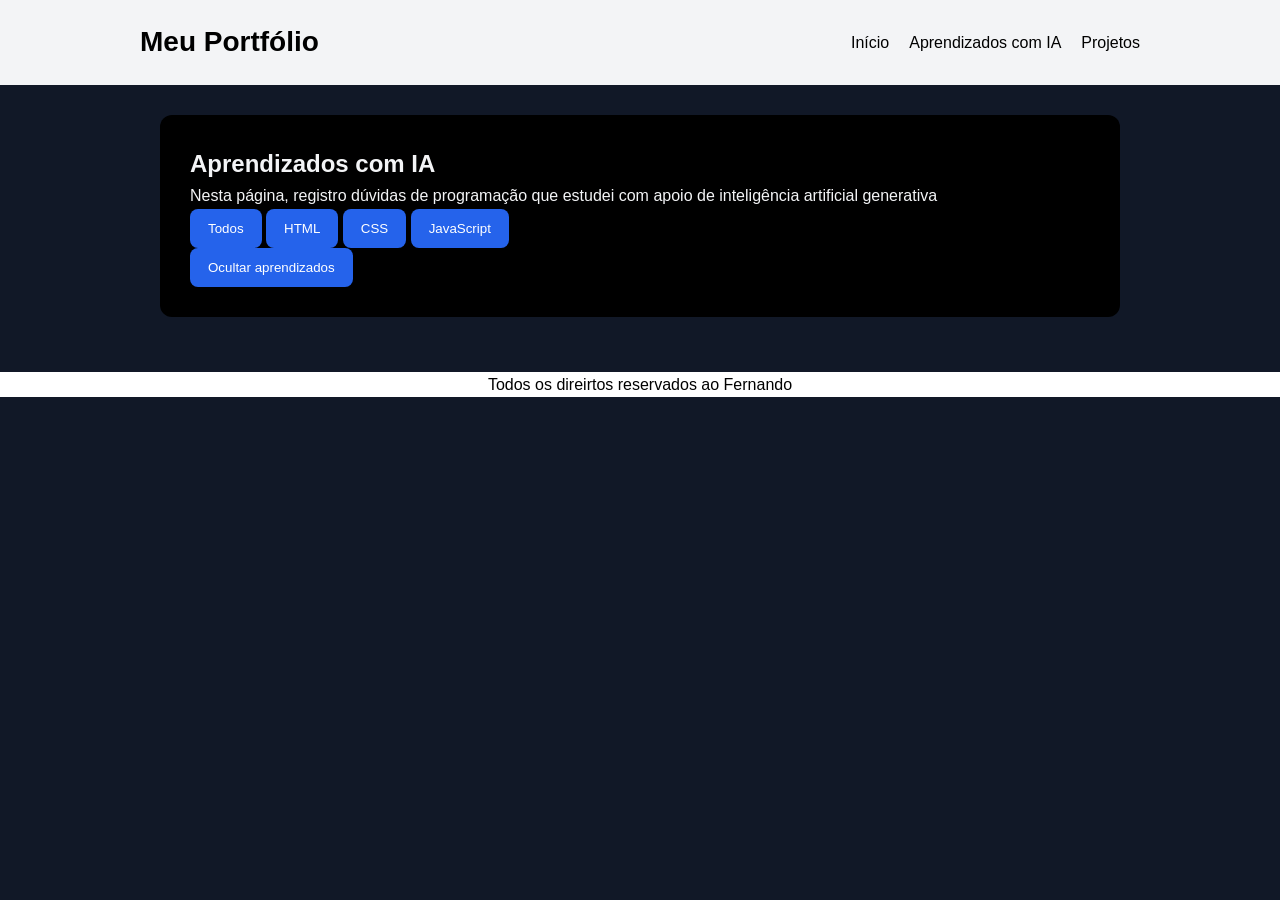
==== aprendizados.html @ 2b0c09d5 "modificaçoes" ====
<!DOCTYPE html>
<html lang="pt-BR">
<head>
    <meta charset="UTF-8">
    <meta name="viewport" content="width=device-width, initial-scale=1.0">
    <title>Projetos</title>
    <link rel="stylesheet" href="style.css">
</head>
<body>
    <header>
        <nav>
            <h1>Meu Portfólio</h1>
            <ul>
                <li><a href="index.html">Início</a></li>
                <li><a href="aprendizados.html">Aprendizados com IA</a></li>
                <li><a href="projetos.html">Projetos</a></li>
            </ul>
        </nav>
    </header>

    <main>
        <section>
        <h2>Aprendizados com IA</h2>
            <p>Nesta página, registro dúvidas de programação que estudei com apoio de inteligência artificial generativa</p>
        <p id="contadorAprendizados"></p>

        <div class="filtros">
            <button onclick="filtrarAprendizados('Todos')">Todos</button>
            <button onclick="filtrarAprendizados('HTML')">HTML</button>
            <button onclick="filtrarAprendizados('CSS')">CSS</button>
            <button onclick="filtrarAprendizados('JavaScript')">JavaScript</button>
        </div>

        <button onclick="mostrarOcultarAprendizados()" id="botaoAprendizados">
            Ocultar aprendizados
        </button>
        <div id="listaAprendizados" class="cards-aprendizados"></div>
        </section>
    </main>
    
    <footer>
        <p>Todos os direirtos reservados ao Fernando</p>
    </footer>
    <script src="script.js"></script>
</body>
</html>
---- style.css ----
/* reiniciando formatação*/
*{
    margin: 0;
    padding: 0;
    box-sizing: border-box;
}

body{
    font-family: Arial, Helvetica, sans-serif;
    background-color: #111827;
    color: #f3f4f6;
    line-height: 1.6;
}

header{
    background-color: #f3f4f6;
    color: black;
    padding: 20px;
}

.foto-perfil{
    width: 160px;
    height: 160px;
    border-radius: 50%;
    margin-bottom: 20px;
    border: 4px solid #2563eb;
}

nav{
    max-width: 1000px;
    display: flex;
    margin: 0 auto;
    justify-content: space-between;
    align-items: center;
    flex-wrap: wrap;
}

nav h1{
    font-size: 28px;
}

nav ul{
    list-style: none;
    display: flex;
    gap: 20px;
    flex-wrap: wrap;
}

nav a{
    color: black;
    text-decoration: none;
}

nav a:hover{
    text-decoration: underline;
}

main{
    max-width: 1000px;
    margin: 0 auto;
    padding: 30px 20px;
}

.sobre-box{
    background-color: black;
    padding: 30px;
    border-radius: 12px;
    margin-bottom: 25px;
    border-left: 5px solid #2563eb;
}
section{
    background-color: black;
    margin-bottom: 25px;
    padding: 30px;
    border-radius: 12px;
}

.banner {
    text-align: center;
    padding: 50px 30px;
}

.banner h2{
    font-size: 32px;
    margin-bottom: 15px;
}

.banner p{
    margin-bottom: 20px;
}

button{
    background-color: #2563eb;
    color: white;
    padding: 12px 18px;
    border: none;
    border-radius: 8px;
    cursor: pointer;
}

button:hover{
  background-color: #1d4ed8;  
}

.icone-tecnologia{
    width: 60px;
    height: 60px;
    margin-bottom: 10px;
}

.cards{
    display: grid;
    grid-template-columns: repeat(2,1fr);
    gap: 20px;
}

.card,
.projeto{
    background-color: #f9fafb;
    padding: 20px;
    border-left: 5px solid #2563eb;
    border-radius: 8px;
    color: black;
}

.card h3,
.card p,
.projeto h3{
    color: black;
    margin-bottom: 10px;
}

#contato a{
    color: #2563eb;
}

footer{
    text-align: center;
    background-color: white;
    color: black;
    padding: 20 px ;
}

@media (max-width: 700px){
    nav{
        gap: 15px;
    }
    nav ul{
        justify-content: center;
    }
    .cards{
        grid-template-columns: 1fr;
    }
    .banner h2{
        font-size: 26px;
    }

}
/* TEMA CLARO */

.tema-claro{
    background-color: #f3f4f6;
    color: #111827;
}

.tema-claro header{
    background-color: #111827;
    color: white;
}

.tema-claro nav a{
    color: white;
}

.tema-claro section{
    background-color: white;
    color: black;
}

.tema-claro .card,
.tema-claro .projeto{
    background-color: #e5e7eb;
    color: black;
}

.tema-claro footer{
    background-color: #111827;
    color: white;
}
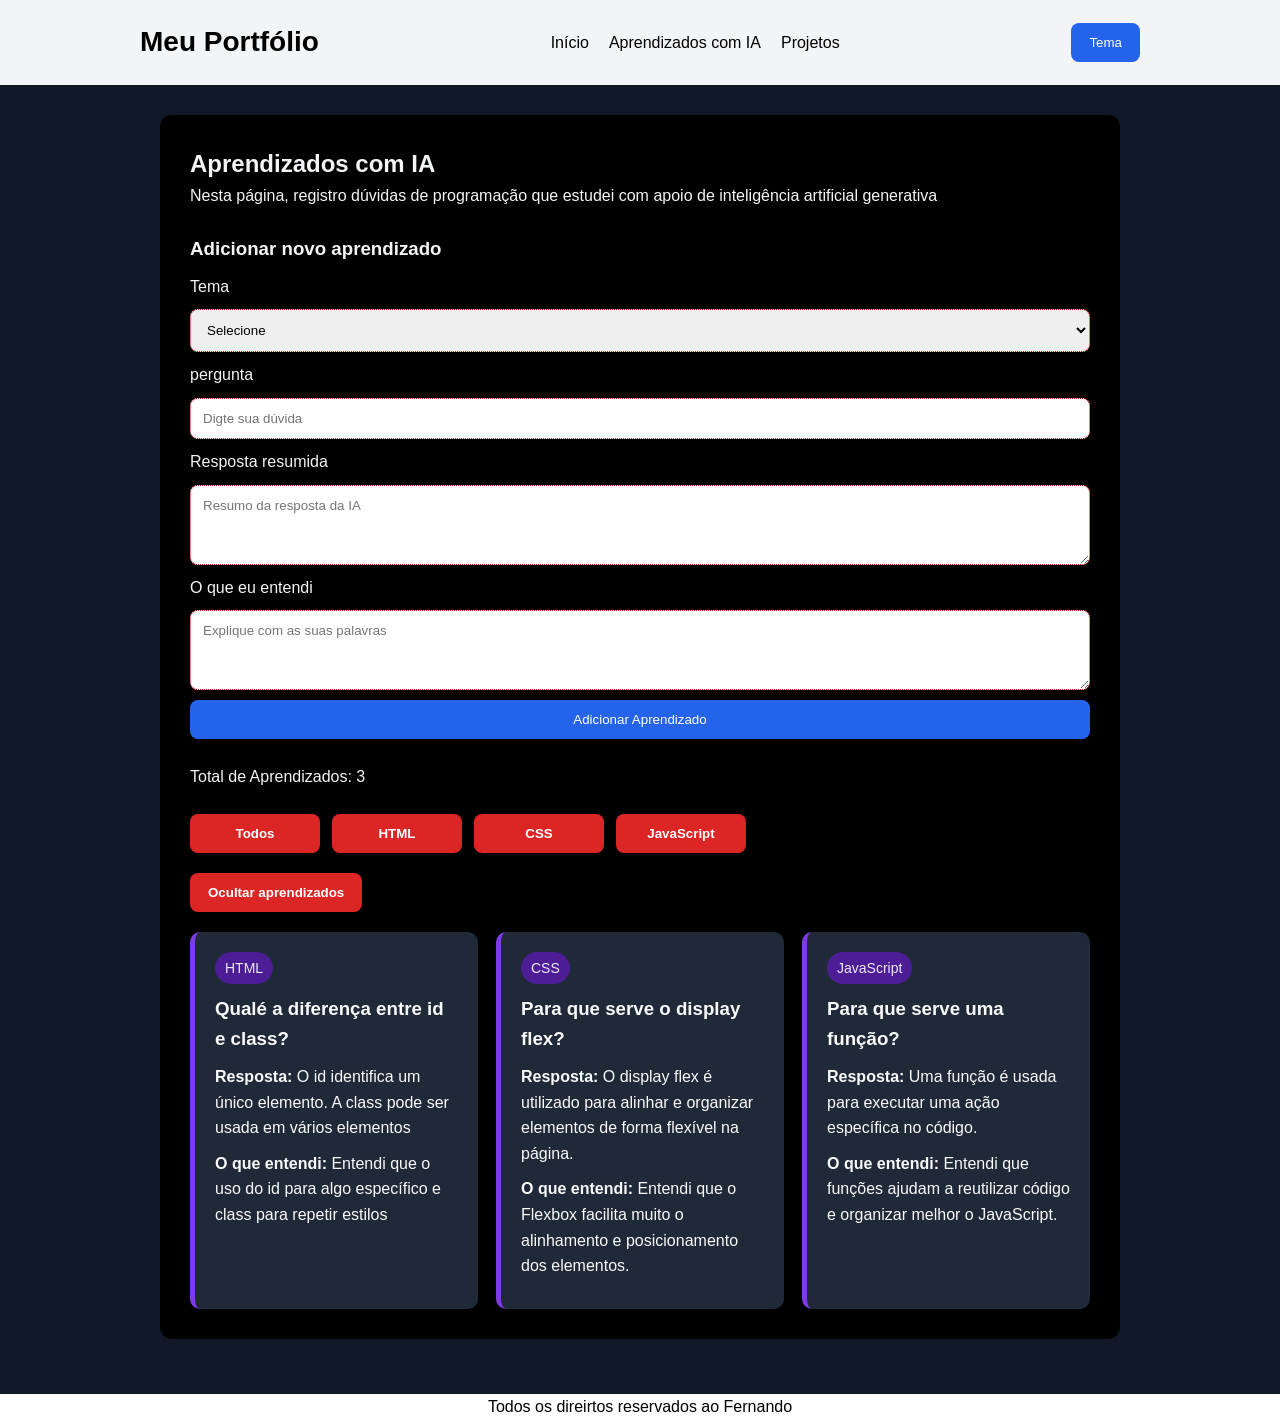
==== commit 82b41beb: "novo commit" ====
--- a/aprendizados.html
+++ b/aprendizados.html
@@ -15,6 +15,7 @@
                 <li><a href="aprendizados.html">Aprendizados com IA</a></li>
                 <li><a href="projetos.html">Projetos</a></li>
             </ul>
+             <button id="botaoTema">Tema</button>  
         </nav>
     </header>
 
@@ -22,7 +23,32 @@
         <section>
         <h2>Aprendizados com IA</h2>
             <p>Nesta página, registro dúvidas de programação que estudei com apoio de inteligência artificial generativa</p>
-        <p id="contadorAprendizados"></p>
+       
+        <form class="form-aprendizado" onsubmit="return adicionarAprendizado(event)">
+            <h3>Adicionar novo aprendizado</h3>
+
+            <label for="tema">Tema</label>
+            <select  id="tema">
+                <option value="Selecione">Selecione</option>
+                <option value="HTML">HTML</option>
+                <option value="CSS">CSS</option>
+                <option value="JavaScript">JavaScript</option>
+            </select>
+
+            <label for="pergunta">pergunta</label>
+            <input type="text" id="pergunta" placeholder="Digte sua dúvida">
+
+            <label for="resposta">Resposta resumida</label>
+            <textarea  id="resposta" placeholder="Resumo da resposta da IA"></textarea>
+
+            <label for="entendimento">O que eu entendi</label>
+            <textarea  id="entendimento" placeholder="Explique com as suas palavras"></textarea>
+
+            <button type="submit">Adicionar Aprendizado</button>
+        </form>
+       
+       
+            <p id="contadorAprendizados"></p>
 
         <div class="filtros">
             <button onclick="filtrarAprendizados('Todos')">Todos</button>
--- a/style.css
+++ b/style.css
@@ -1,4 +1,4 @@
-/* reiniciando formatação*/
+/* reiniciando formatação */
 *{
     margin: 0;
     padding: 0;
@@ -78,6 +78,12 @@
 .banner {
     text-align: center;
     padding: 50px 30px;
+    background:
+        linear-gradient(rgba(255, 255, 255, 0.1), rgba(255, 255, 255, 0.35)),
+        url("img/flores.jpg") center/cover no-repeat;
+    color: #111827;
+    border-radius: 12px;
+    box-shadow: inset 0 0 0 9999px rgba(255, 255, 255, 0.02);
 }
 
 .banner h2{
@@ -116,7 +122,7 @@
 
 .card,
 .projeto{
-    background-color: #f9fafb;
+    background-color: #06509a;
     padding: 20px;
     border-left: 5px solid #2563eb;
     border-radius: 8px;
@@ -130,8 +136,98 @@
     margin-bottom: 10px;
 }
 
+.oculto{
+    display: none;
+}
+
+.form-aprendizado{
+    display: flex;
+    flex-direction: column;
+    gap: 10px;
+    margin: 25px 0;
+}
+
+.form-aprendizado input,
+.form-aprendizado textarea,
+.form-aprendizado select{
+    padding: 12px;
+    border: 1px dotted #e60909;
+    border-radius: 8px;
+    font-family: Arial, sans-serif;
+}
+
+.form-aprendizado textarea{
+    min-height: 80px;
+    resize: vertical;
+}
+
+.cards-aprendizados {
+    display: grid;
+    grid-template-columns: repeat(3, 1fr);
+    gap: 18px;
+    margin-top: 20px;
+}
+
+.aprendizado {
+    background-color: #1f2937;
+    color: #f9fafb;
+    padding: 20px;
+    border-radius: 10px;
+    border-left: 5px solid #7c3aeb;
+}
+
+.aprendizado span {
+    display: inline-block;
+    background-color: #4c1d95;
+    color: #ede9fe;
+    padding: 5px 10px;
+    border-radius: 20px;
+    font-size: 14px;
+    margin-bottom: 10px;
+}
+
+.aprendizado h3,
+.aprendizado p {
+    margin-bottom: 10px;
+    color: inherit;
+}
+
+.tema-claro .aprendizado {
+    background-color: #f9fafb;
+    color: #111827;
+}
+
+.tema-claro .aprendizado span {
+    background-color: #ede9fe;
+    color: #5b21b6;
+}
+
 #contato a{
     color: #2563eb;
+}
+
+.filtros {
+    display: flex;
+    flex-wrap: wrap;
+    gap: 12px;
+    margin: 24px 0 12px;
+}
+
+.filtros button,
+#botaoAprendizados {
+    background-color: #dc2626;
+    color: #ffffff;
+    font-weight: 700;
+    min-width: 130px;
+}
+
+.filtros button:hover,
+#botaoAprendizados:hover {
+    background-color: #b91c1c;
+}
+
+#botaoAprendizados {
+    margin-top: 8px;
 }
 
 footer{
@@ -151,6 +247,10 @@
     .cards{
         grid-template-columns: 1fr;
     }
+
+    .card-aprendizados{
+        grid-template-columns: 1fr;
+    }
     .banner h2{
         font-size: 26px;
     }
@@ -186,4 +286,7 @@
 .tema-claro footer{
     background-color: #111827;
     color: white;
-}+}
+
+
+
